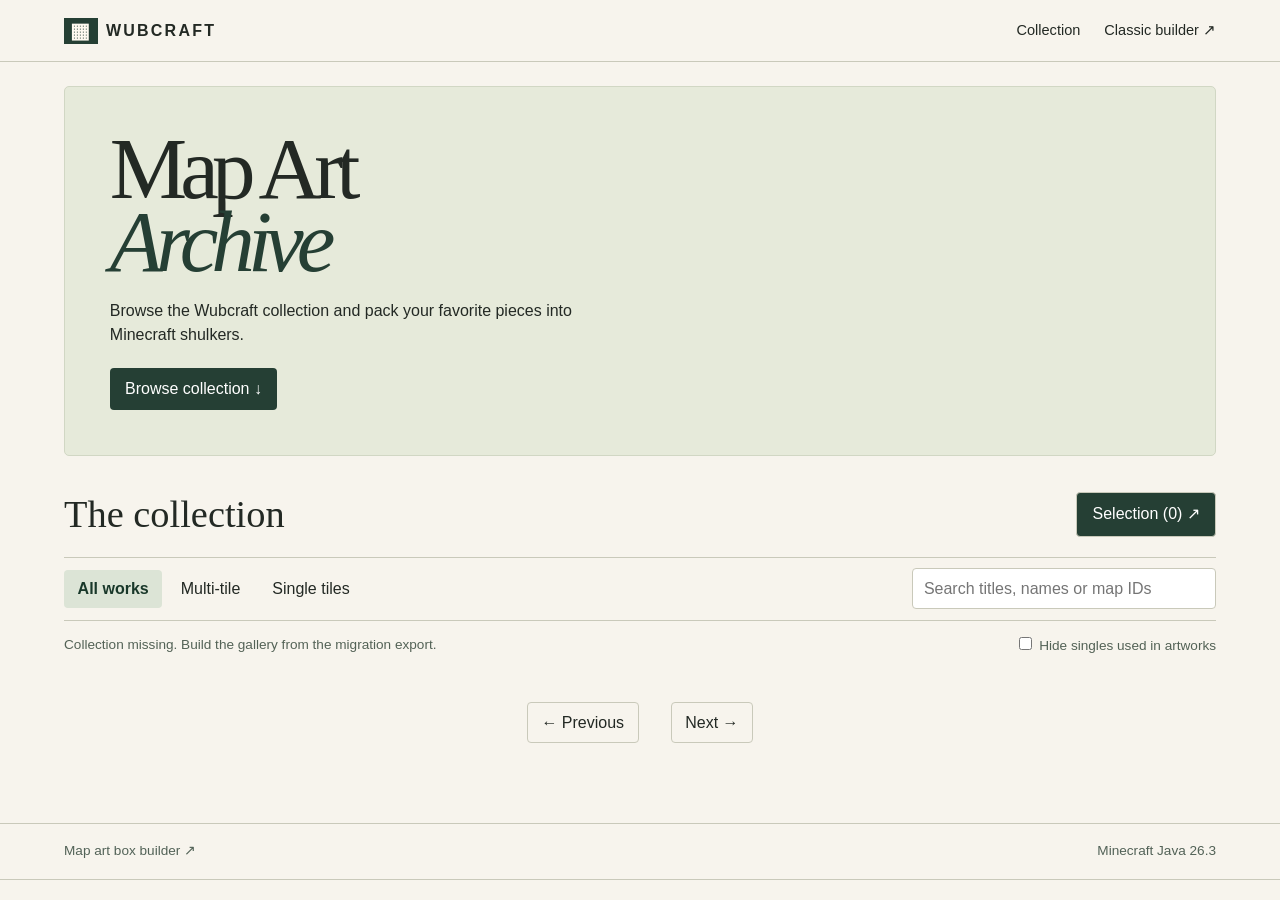
==== website/index.html @ 986f5b95 "feat: Add map art box builder and gallery functionality - Introduced a new HTML page for the map art" ====
<!doctype html><html lang="en"><head><meta charset="utf-8"><meta name="viewport" content="width=device-width, initial-scale=1"><title>Map Art Archive · Wubcraft</title><link rel="stylesheet" href="gallery.css"></head>
<body><header><a class="brand" href="./"><span class="mark" aria-hidden="true">▦</span> WUBCRAFT</a><nav><a href="#collection">Collection</a><a href="builder.html">Classic builder ↗</a></nav></header>
<main><section class="hero"><div><h1>Map Art<br><i>Archive</i></h1><p id="intro">Browse the Wubcraft collection and pack your favorite pieces into Minecraft shulkers.</p><a class="browse" href="#collection">Browse collection ↓</a></div><button class="featured" id="feature" hidden><img alt="" id="heroImage"><span id="caption"></span></button></section>
<section id="collection"><div class="head"><h2>The collection</h2><button class="cart" id="openCart">Selection (<span id="count">0</span>) ↗</button></div>
<div class="tools"><div class="tabs" aria-label="Artwork type"><button aria-pressed="true" data-kind="all">All works</button><button aria-pressed="false" data-kind="art">Multi-tile</button><button aria-pressed="false" data-kind="single">Single tiles</button></div><input type="search" id="search" aria-label="Search names or map IDs" placeholder="Search titles, names or map IDs"></div>
<div class="meta"><span id="results" role="status">Loading collection…</span><label><input id="overlap" type="checkbox"> Hide singles used in artworks</label></div>
<div class="grid" id="grid"></div><div class="pager"><button id="prev">← Previous</button><span id="page"></span><button id="next">Next →</button></div></section></main>
<footer><a href="https://github.com/urzaslegacy/map-art-box-builder">Map art box builder ↗</a><span>Minecraft Java 26.3</span></footer>
<dialog id="detail"><button class="close" data-close aria-label="Close artwork">×</button><div id="detailBody"></div></dialog>
<dialog id="cart"><button class="close" data-close aria-label="Close selection">×</button><h2>Your selection</h2><p id="totals"></p><details><summary>Selected artworks</summary><div id="cartList"></div></details>
<label class="player">Online player <input id="player" placeholder="PlayerName" maxlength="16" autocomplete="off" spellcheck="false"></label>
<div class="actions"><button id="copy">Copy box command</button><button id="commands">Download commands</button><button id="portable">Download for my world</button></div><label id="boxLabel">Shulker <select id="box"></select></label><textarea readonly id="commandText" aria-label="Console command" rows="3"></textarea><p id="feedback" role="status"></p><p class="hint">Console commands use Wubcraft IDs. The world download includes the selected DATs and a local importer for Java 26.3.</p></dialog>
<script src="collection/catalog.js"></script><script src="packing.js"></script><script src="download.js"></script><script src="gallery.js"></script></body></html>
---- website/gallery.css ----
:root{color-scheme:light;--bg:#f7f4ed;--ink:#232924;--edge:#c9c9ba;--pine:#253f34;--cream:#fffaf0;--orange:#ab4a27;font:16px/1.5 "DM Sans","Segoe UI",sans-serif;color:var(--ink);background:var(--bg)}*{box-sizing:border-box}body{margin:0}button,input,select,textarea{font:inherit;color:inherit}button,summary{cursor:pointer}button{background:transparent;border:1px solid var(--edge);border-radius:4px;padding:.45rem .85rem}button:disabled{opacity:.47;cursor:default}a{color:inherit}button:focus-visible,a:focus-visible,input:focus-visible,select:focus-visible{outline:3px solid #ca672e;outline-offset:3px}[hidden]{display:none!important}header,footer,main{max-width:1440px;margin:auto}header,footer{display:flex;align-items:center;justify-content:space-between;padding:1.1rem clamp(1rem,5vw,5rem);border-bottom:1px solid var(--edge)}header a,footer a,.browse{text-decoration:none}header nav{display:flex;gap:1.5rem;font-size:.91rem}.brand{font-weight:800;letter-spacing:.14em;display:flex;align-items:center;gap:.5rem}.mark{background:var(--pine);color:var(--cream);padding:0 .28em;font-size:1.3rem;line-height:1.25}main{padding:1.5rem clamp(1rem,5vw,5rem) 3rem}.hero{display:grid;grid-template-columns:1fr 1.15fr;align-items:center;gap:2rem;background:#e6eada;border:1px solid #d1d7c4;padding:clamp(1.4rem,3.5vw,3.6rem);border-radius:5px}.hero h1,h2,h3{font-family:"Instrument Serif",Georgia,serif;font-weight:500}.hero h1{font-size:clamp(3.8rem,6.8vw,6.6rem);line-height:.84;letter-spacing:-.08em;margin:0}.hero h1 i{color:var(--pine)}.hero p{max-width:31em;margin:1.3rem 0}.browse,.cart,#copy{display:inline-block;color:white;background:var(--pine);padding:.58rem .95rem;border-radius:4px}.featured{padding:0;position:relative;background:#27372f;overflow:hidden;border:0;display:grid;place-items:center;min-width:0}.featured img{display:block;width:100%;height:clamp(180px,22vw,298px);object-fit:contain;image-rendering:pixelated}.featured span{position:absolute;right:.65rem;bottom:.65rem;background:#192820ee;color:#fff;padding:.2rem .6rem;font-size:.78rem;border-radius:2px}.head,.tools,.meta,.pager,.actions{display:flex;align-items:center;gap:1rem;flex-wrap:wrap}.head,.tools,.meta{justify-content:space-between}.head{margin:2rem 0 1rem}h2{font-size:clamp(2rem,3vw,3rem);line-height:1.12;margin:.3rem 0}.tabs{display:flex;gap:.3rem}.tabs button{border:0}.tabs button[aria-pressed=true]{background:#dce4d6;color:#19382a;font-weight:650}.tools{border-block:1px solid var(--edge);padding:.65rem 0}.tools input,.player input,select,textarea{background:white;border:1px solid var(--edge);border-radius:4px;padding:.48rem .68rem}.tools input{width:min(100%,19rem)}.meta{font-size:.85rem;color:#536256;margin:.85rem 0}.grid{display:grid;grid-template-columns:repeat(auto-fill,minmax(min(100%,190px),1fr));gap:1.3rem}.card{min-width:0;padding:0 0 .6rem;border-bottom:1px solid var(--edge);position:relative}.card button{padding:0;display:block;text-align:left;width:100%;border:0}.mat{display:grid;place-items:center;aspect-ratio:1.36;background:#e8e7df;border:1px solid #deded2;padding:.65rem}.mat img,.largeArt{width:100%;height:100%;object-fit:contain;image-rendering:pixelated}.tick{position:absolute;right:.45rem;top:.45rem;display:grid;place-items:center;padding:.25rem;border-radius:3px;background:#fffef6e8;cursor:pointer}.tick input{width:18px;height:18px;margin:0}.card strong{display:block;margin:.65rem 0 .15rem;line-height:1.25;overflow-wrap:anywhere}.card small,.hint{color:#59665a}.card:has(input:checked) .mat{outline:2px solid var(--pine);outline-offset:-2px}input[type=checkbox]{accent-color:var(--pine)}.pager{justify-content:center;margin:2rem auto}.pager span{font-variant-numeric:tabular-nums}footer{border-block:1px solid var(--edge);font-size:.85rem;color:#526257}dialog{position:fixed;color:var(--ink);background:var(--bg);width:min(94vw,46rem);max-height:88vh;border:1px solid var(--edge);border-radius:8px;padding:2rem}dialog::backdrop{background:#17251dc2}.close{position:absolute;right:.7rem;top:.6rem;font-size:1.55rem;line-height:1;padding:.3rem .5rem}dialog h2{padding-right:1rem}.largeArt{display:block;max-height:43vh;background:#eae8df;margin:1rem 0}.player{display:block;margin:1rem 0}.actions{gap:.5rem;margin:.8rem 0}#commandText{width:100%;margin-top:.6rem;font:12px/1.4 Consolas,monospace}#cartList,.tileList{max-height:16rem;overflow:auto}.entry{display:flex;align-items:center;gap:.55rem;padding:.35rem 0;border-bottom:1px solid var(--edge)}.entry img{width:38px;height:38px;object-fit:contain;image-rendering:pixelated}.entry button{margin-left:auto}.hint,#feedback,#totals{font-size:.9rem}.detailPick{display:inline-flex;gap:.6rem;align-items:center;font-weight:650}summary{padding:.4rem 0}button:hover:not(:disabled){filter:brightness(.94)}@media(max-width:650px){.hero{grid-template-columns:1fr;gap:1rem}.hero h1 br{display:none}.hero h1 i:before{content:" "}.hero h1{font-size:3.4rem}.featured img{height:160px}.grid{grid-template-columns:repeat(2,minmax(0,1fr));gap:.65rem}.head{margin-top:1.2rem}header nav{gap:.6rem;font-size:.8rem}.brand{font-size:.88rem}.tools input{width:100%}dialog{padding:1.25rem}.meta{gap:.3rem}.mat{padding:.35rem}}
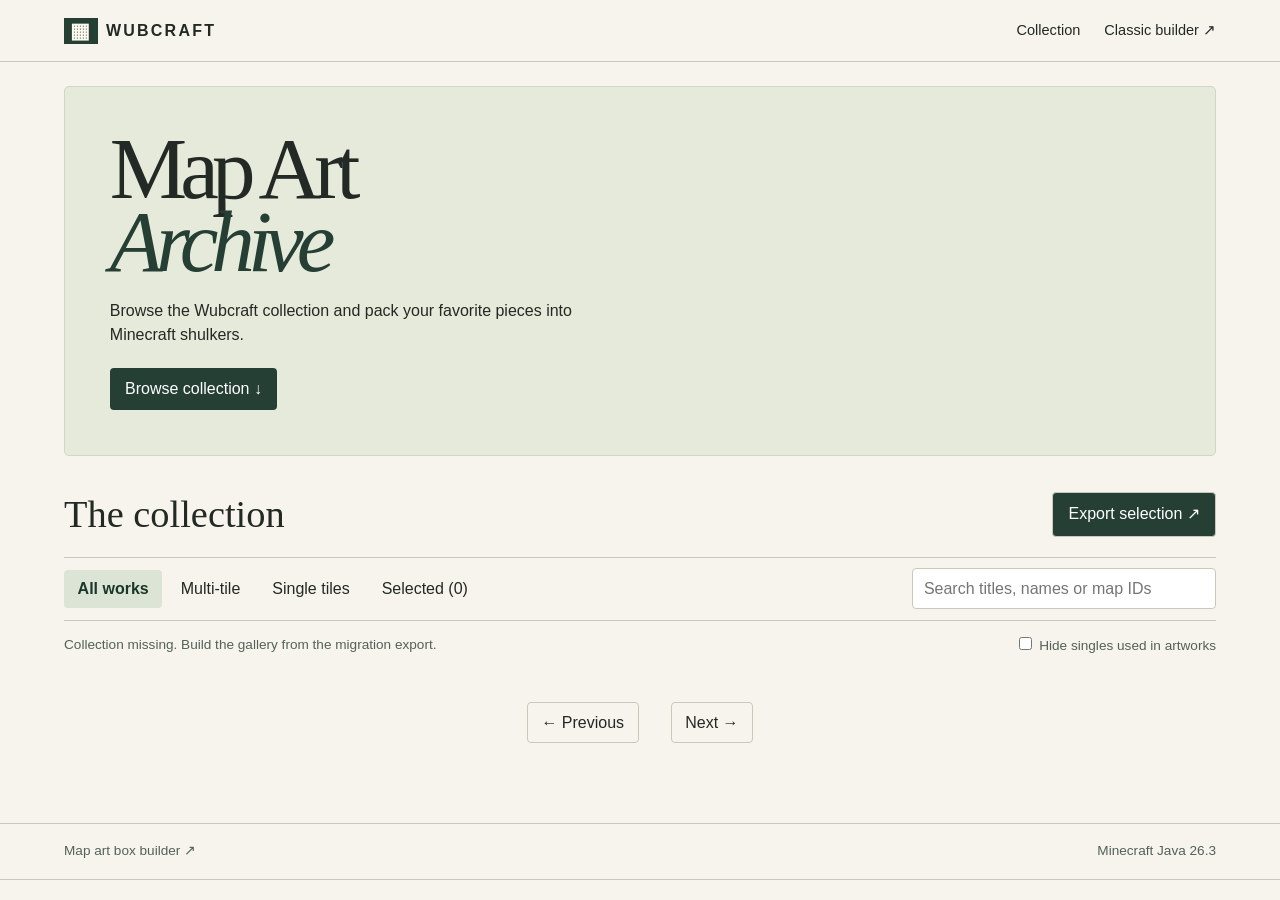
==== commit 4ed8888d: "feat: enhance gallery selection functionality to filter for current selections" ====
--- a/website/index.html
+++ b/website/index.html
@@ -1,14 +1,14 @@
 <!doctype html><html lang="en"><head><meta charset="utf-8"><meta name="viewport" content="width=device-width, initial-scale=1"><title>Map Art Archive · Wubcraft</title><link rel="stylesheet" href="gallery.css"></head>
 <body><header><a class="brand" href="./"><span class="mark" aria-hidden="true">▦</span> WUBCRAFT</a><nav><a href="#collection">Collection</a><a href="builder.html">Classic builder ↗</a></nav></header>
 <main><section class="hero"><div><h1>Map Art<br><i>Archive</i></h1><p id="intro">Browse the Wubcraft collection and pack your favorite pieces into Minecraft shulkers.</p><a class="browse" href="#collection">Browse collection ↓</a></div><button class="featured" id="feature" hidden><img alt="" id="heroImage"><span id="caption"></span></button></section>
-<section id="collection"><div class="head"><h2>The collection</h2><button class="cart" id="openCart">Selection (<span id="count">0</span>) ↗</button></div>
-<div class="tools"><div class="tabs" aria-label="Artwork type"><button aria-pressed="true" data-kind="all">All works</button><button aria-pressed="false" data-kind="art">Multi-tile</button><button aria-pressed="false" data-kind="single">Single tiles</button></div><input type="search" id="search" aria-label="Search names or map IDs" placeholder="Search titles, names or map IDs"></div>
-<div class="meta"><span id="results" role="status">Loading collection…</span><label><input id="overlap" type="checkbox"> Hide singles used in artworks</label></div>
+<section id="collection"><div class="head"><h2>The collection</h2><button class="cart" id="openCart">Export selection ↗</button></div>
+<div class="tools"><div class="tabs" role="group" aria-label="Collection views"><button aria-pressed="true" data-kind="all">All works</button><button aria-pressed="false" data-kind="art">Multi-tile</button><button aria-pressed="false" data-kind="single">Single tiles</button><button id="selectedView" aria-pressed="false" data-kind="selected">Selected (<span id="count">0</span>)</button></div><input type="search" id="search" aria-label="Search names or map IDs" placeholder="Search titles, names or map IDs"></div>
+<div class="meta"><span id="results" role="status">Loading collection…</span><label id="overlapLabel"><input id="overlap" type="checkbox"> Hide singles used in artworks</label></div>
 <div class="grid" id="grid"></div><div class="pager"><button id="prev">← Previous</button><span id="page"></span><button id="next">Next →</button></div></section></main>
 <footer><a href="https://github.com/urzaslegacy/map-art-box-builder">Map art box builder ↗</a><span>Minecraft Java 26.3</span></footer>
 <dialog id="detail"><button class="close" data-close aria-label="Close artwork">×</button><div id="detailBody"></div></dialog>
 <dialog id="cart"><button class="close" data-close aria-label="Close selection">×</button><h2>Your selection</h2><p id="totals"></p><details><summary>Selected artworks</summary><div id="cartList"></div></details>
 <label class="player">Online player <input id="player" placeholder="PlayerName" maxlength="16" autocomplete="off" spellcheck="false"></label>
-<div class="actions"><button id="copy">Copy box command</button><button id="commands">Download commands</button><button id="portable">Download for my world</button></div><label id="boxLabel">Shulker <select id="box"></select></label><textarea readonly id="commandText" aria-label="Console command" rows="3"></textarea><p id="feedback" role="status"></p><p class="hint">Console commands use Wubcraft IDs. The world download includes the selected DATs and a local importer for Java 26.3.</p></dialog>
+<div class="actions"><button id="copy">Copy box command</button><button id="commands">Download commands</button><button id="portable">Download for my world</button></div><label id="boxLabel">Shulker <select id="box"></select></label><textarea readonly id="commandText" aria-label="Console command" rows="3"></textarea><p id="feedback" role="status"></p><p class="hint">Gallery IDs use <strong>100,000 + original map ID</strong> which starts at 100025. Identical images share the lowest eligible original ID from their first assignment. Install the numbered DATs and use the same IDs in commands. Your world keeps its normal map counter. If it eventually reaches an imported ID, Minecraft can overwrite that artwork.</p></dialog>
 <script src="collection/catalog.js"></script><script src="packing.js"></script><script src="download.js"></script><script src="gallery.js"></script></body></html>
 
--- a/website/gallery.css
+++ b/website/gallery.css
@@ -1,2 +1,2 @@
-:root{color-scheme:light;--bg:#f7f4ed;--ink:#232924;--edge:#c9c9ba;--pine:#253f34;--cream:#fffaf0;--orange:#ab4a27;font:16px/1.5 "DM Sans","Segoe UI",sans-serif;color:var(--ink);background:var(--bg)}*{box-sizing:border-box}body{margin:0}button,input,select,textarea{font:inherit;color:inherit}button,summary{cursor:pointer}button{background:transparent;border:1px solid var(--edge);border-radius:4px;padding:.45rem .85rem}button:disabled{opacity:.47;cursor:default}a{color:inherit}button:focus-visible,a:focus-visible,input:focus-visible,select:focus-visible{outline:3px solid #ca672e;outline-offset:3px}[hidden]{display:none!important}header,footer,main{max-width:1440px;margin:auto}header,footer{display:flex;align-items:center;justify-content:space-between;padding:1.1rem clamp(1rem,5vw,5rem);border-bottom:1px solid var(--edge)}header a,footer a,.browse{text-decoration:none}header nav{display:flex;gap:1.5rem;font-size:.91rem}.brand{font-weight:800;letter-spacing:.14em;display:flex;align-items:center;gap:.5rem}.mark{background:var(--pine);color:var(--cream);padding:0 .28em;font-size:1.3rem;line-height:1.25}main{padding:1.5rem clamp(1rem,5vw,5rem) 3rem}.hero{display:grid;grid-template-columns:1fr 1.15fr;align-items:center;gap:2rem;background:#e6eada;border:1px solid #d1d7c4;padding:clamp(1.4rem,3.5vw,3.6rem);border-radius:5px}.hero h1,h2,h3{font-family:"Instrument Serif",Georgia,serif;font-weight:500}.hero h1{font-size:clamp(3.8rem,6.8vw,6.6rem);line-height:.84;letter-spacing:-.08em;margin:0}.hero h1 i{color:var(--pine)}.hero p{max-width:31em;margin:1.3rem 0}.browse,.cart,#copy{display:inline-block;color:white;background:var(--pine);padding:.58rem .95rem;border-radius:4px}.featured{padding:0;position:relative;background:#27372f;overflow:hidden;border:0;display:grid;place-items:center;min-width:0}.featured img{display:block;width:100%;height:clamp(180px,22vw,298px);object-fit:contain;image-rendering:pixelated}.featured span{position:absolute;right:.65rem;bottom:.65rem;background:#192820ee;color:#fff;padding:.2rem .6rem;font-size:.78rem;border-radius:2px}.head,.tools,.meta,.pager,.actions{display:flex;align-items:center;gap:1rem;flex-wrap:wrap}.head,.tools,.meta{justify-content:space-between}.head{margin:2rem 0 1rem}h2{font-size:clamp(2rem,3vw,3rem);line-height:1.12;margin:.3rem 0}.tabs{display:flex;gap:.3rem}.tabs button{border:0}.tabs button[aria-pressed=true]{background:#dce4d6;color:#19382a;font-weight:650}.tools{border-block:1px solid var(--edge);padding:.65rem 0}.tools input,.player input,select,textarea{background:white;border:1px solid var(--edge);border-radius:4px;padding:.48rem .68rem}.tools input{width:min(100%,19rem)}.meta{font-size:.85rem;color:#536256;margin:.85rem 0}.grid{display:grid;grid-template-columns:repeat(auto-fill,minmax(min(100%,190px),1fr));gap:1.3rem}.card{min-width:0;padding:0 0 .6rem;border-bottom:1px solid var(--edge);position:relative}.card button{padding:0;display:block;text-align:left;width:100%;border:0}.mat{display:grid;place-items:center;aspect-ratio:1.36;background:#e8e7df;border:1px solid #deded2;padding:.65rem}.mat img,.largeArt{width:100%;height:100%;object-fit:contain;image-rendering:pixelated}.tick{position:absolute;right:.45rem;top:.45rem;display:grid;place-items:center;padding:.25rem;border-radius:3px;background:#fffef6e8;cursor:pointer}.tick input{width:18px;height:18px;margin:0}.card strong{display:block;margin:.65rem 0 .15rem;line-height:1.25;overflow-wrap:anywhere}.card small,.hint{color:#59665a}.card:has(input:checked) .mat{outline:2px solid var(--pine);outline-offset:-2px}input[type=checkbox]{accent-color:var(--pine)}.pager{justify-content:center;margin:2rem auto}.pager span{font-variant-numeric:tabular-nums}footer{border-block:1px solid var(--edge);font-size:.85rem;color:#526257}dialog{position:fixed;color:var(--ink);background:var(--bg);width:min(94vw,46rem);max-height:88vh;border:1px solid var(--edge);border-radius:8px;padding:2rem}dialog::backdrop{background:#17251dc2}.close{position:absolute;right:.7rem;top:.6rem;font-size:1.55rem;line-height:1;padding:.3rem .5rem}dialog h2{padding-right:1rem}.largeArt{display:block;max-height:43vh;background:#eae8df;margin:1rem 0}.player{display:block;margin:1rem 0}.actions{gap:.5rem;margin:.8rem 0}#commandText{width:100%;margin-top:.6rem;font:12px/1.4 Consolas,monospace}#cartList,.tileList{max-height:16rem;overflow:auto}.entry{display:flex;align-items:center;gap:.55rem;padding:.35rem 0;border-bottom:1px solid var(--edge)}.entry img{width:38px;height:38px;object-fit:contain;image-rendering:pixelated}.entry button{margin-left:auto}.hint,#feedback,#totals{font-size:.9rem}.detailPick{display:inline-flex;gap:.6rem;align-items:center;font-weight:650}summary{padding:.4rem 0}button:hover:not(:disabled){filter:brightness(.94)}@media(max-width:650px){.hero{grid-template-columns:1fr;gap:1rem}.hero h1 br{display:none}.hero h1 i:before{content:" "}.hero h1{font-size:3.4rem}.featured img{height:160px}.grid{grid-template-columns:repeat(2,minmax(0,1fr));gap:.65rem}.head{margin-top:1.2rem}header nav{gap:.6rem;font-size:.8rem}.brand{font-size:.88rem}.tools input{width:100%}dialog{padding:1.25rem}.meta{gap:.3rem}.mat{padding:.35rem}}
+:root{color-scheme:light;--bg:#f7f4ed;--ink:#232924;--edge:#c9c9ba;--pine:#253f34;--cream:#fffaf0;--orange:#ab4a27;font:16px/1.5 "DM Sans","Segoe UI",sans-serif;color:var(--ink);background:var(--bg)}*{box-sizing:border-box}body{margin:0}button,input,select,textarea{font:inherit;color:inherit}button,summary{cursor:pointer}button{background:transparent;border:1px solid var(--edge);border-radius:4px;padding:.45rem .85rem}button:disabled{opacity:.47;cursor:default}a{color:inherit}button:focus-visible,a:focus-visible,input:focus-visible,select:focus-visible{outline:3px solid #ca672e;outline-offset:3px}[hidden]{display:none!important}header,footer,main{max-width:1440px;margin:auto}header,footer{display:flex;align-items:center;justify-content:space-between;padding:1.1rem clamp(1rem,5vw,5rem);border-bottom:1px solid var(--edge)}header a,footer a,.browse{text-decoration:none}header nav{display:flex;gap:1.5rem;font-size:.91rem}.brand{font-weight:800;letter-spacing:.14em;display:flex;align-items:center;gap:.5rem}.mark{background:var(--pine);color:var(--cream);padding:0 .28em;font-size:1.3rem;line-height:1.25}main{padding:1.5rem clamp(1rem,5vw,5rem) 3rem}.hero{display:grid;grid-template-columns:1fr 1.15fr;align-items:center;gap:2rem;background:#e6eada;border:1px solid #d1d7c4;padding:clamp(1.4rem,3.5vw,3.6rem);border-radius:5px}.hero h1,h2,h3{font-family:"Instrument Serif",Georgia,serif;font-weight:500}.hero h1{font-size:clamp(3.8rem,6.8vw,6.6rem);line-height:.84;letter-spacing:-.08em;margin:0}.hero h1 i{color:var(--pine)}.hero p{max-width:31em;margin:1.3rem 0}.browse,.cart,#copy{display:inline-block;color:white;background:var(--pine);padding:.58rem .95rem;border-radius:4px}.featured{padding:0;position:relative;background:#27372f;overflow:hidden;border:0;display:grid;place-items:center;min-width:0}.featured img{display:block;width:100%;height:clamp(180px,22vw,298px);object-fit:contain;image-rendering:pixelated}.featured span{position:absolute;right:.65rem;bottom:.65rem;background:#192820ee;color:#fff;padding:.2rem .6rem;font-size:.78rem;border-radius:2px}.head,.tools,.meta,.pager,.actions{display:flex;align-items:center;gap:1rem;flex-wrap:wrap}.head,.tools,.meta{justify-content:space-between}.head{margin:2rem 0 1rem}h2{font-size:clamp(2rem,3vw,3rem);line-height:1.12;margin:.3rem 0}.tabs{display:flex;flex-wrap:wrap;gap:.3rem}.tabs button{border:0}.tabs button[aria-pressed=true]{background:#dce4d6;color:#19382a;font-weight:650}.tools{border-block:1px solid var(--edge);padding:.65rem 0}.tools input,.player input,select,textarea{background:white;border:1px solid var(--edge);border-radius:4px;padding:.48rem .68rem}.tools input{width:min(100%,19rem)}.meta{font-size:.85rem;color:#536256;margin:.85rem 0}.grid{display:grid;grid-template-columns:repeat(auto-fill,minmax(min(100%,190px),1fr));gap:1.3rem}.card{min-width:0;padding:0 0 .6rem;border-bottom:1px solid var(--edge);position:relative}.card button{padding:0;display:block;text-align:left;width:100%;border:0}.mat{display:grid;place-items:center;aspect-ratio:1.36;background:#e8e7df;border:1px solid #deded2;padding:.65rem}.mat img,.largeArt{width:100%;height:100%;object-fit:contain;image-rendering:pixelated}.tick{position:absolute;right:.45rem;top:.45rem;display:grid;place-items:center;padding:.25rem;border-radius:3px;background:#fffef6e8;cursor:pointer}.tick input{width:18px;height:18px;margin:0}.card strong{display:block;margin:.65rem 0 .15rem;line-height:1.25;overflow-wrap:anywhere}.card small,.hint{color:#59665a}.card:has(input:checked) .mat{outline:2px solid var(--pine);outline-offset:-2px}input[type=checkbox]{accent-color:var(--pine)}.pager{justify-content:center;margin:2rem auto}.pager span{font-variant-numeric:tabular-nums}footer{border-block:1px solid var(--edge);font-size:.85rem;color:#526257}dialog{position:fixed;color:var(--ink);background:var(--bg);width:min(94vw,46rem);max-height:88vh;border:1px solid var(--edge);border-radius:8px;padding:2rem}dialog::backdrop{background:#17251dc2}.close{position:absolute;right:.7rem;top:.6rem;font-size:1.55rem;line-height:1;padding:.3rem .5rem}dialog h2{padding-right:1rem}.largeArt{display:block;max-height:43vh;background:#eae8df;margin:1rem 0}.player{display:block;margin:1rem 0}.actions{gap:.5rem;margin:.8rem 0}#commandText{width:100%;margin-top:.6rem;font:12px/1.4 Consolas,monospace}#cartList,.tileList{max-height:16rem;overflow:auto}.entry{display:flex;align-items:center;gap:.55rem;padding:.35rem 0;border-bottom:1px solid var(--edge)}.entry img{width:38px;height:38px;object-fit:contain;image-rendering:pixelated}.entry button{margin-left:auto}.hint,#feedback,#totals{font-size:.9rem}.detailPick{display:inline-flex;gap:.6rem;align-items:center;font-weight:650}summary{padding:.4rem 0}button:hover:not(:disabled){filter:brightness(.94)}@media(max-width:650px){.hero{grid-template-columns:1fr;gap:1rem}.hero h1 br{display:none}.hero h1 i:before{content:" "}.hero h1{font-size:3.4rem}.featured img{height:160px}.grid{grid-template-columns:repeat(2,minmax(0,1fr));gap:.65rem}.head{margin-top:1.2rem}header nav{gap:.6rem;font-size:.8rem}.brand{font-size:.88rem}.tools input{width:100%}dialog{padding:1.25rem}.meta{gap:.3rem}.mat{padding:.35rem}}
 
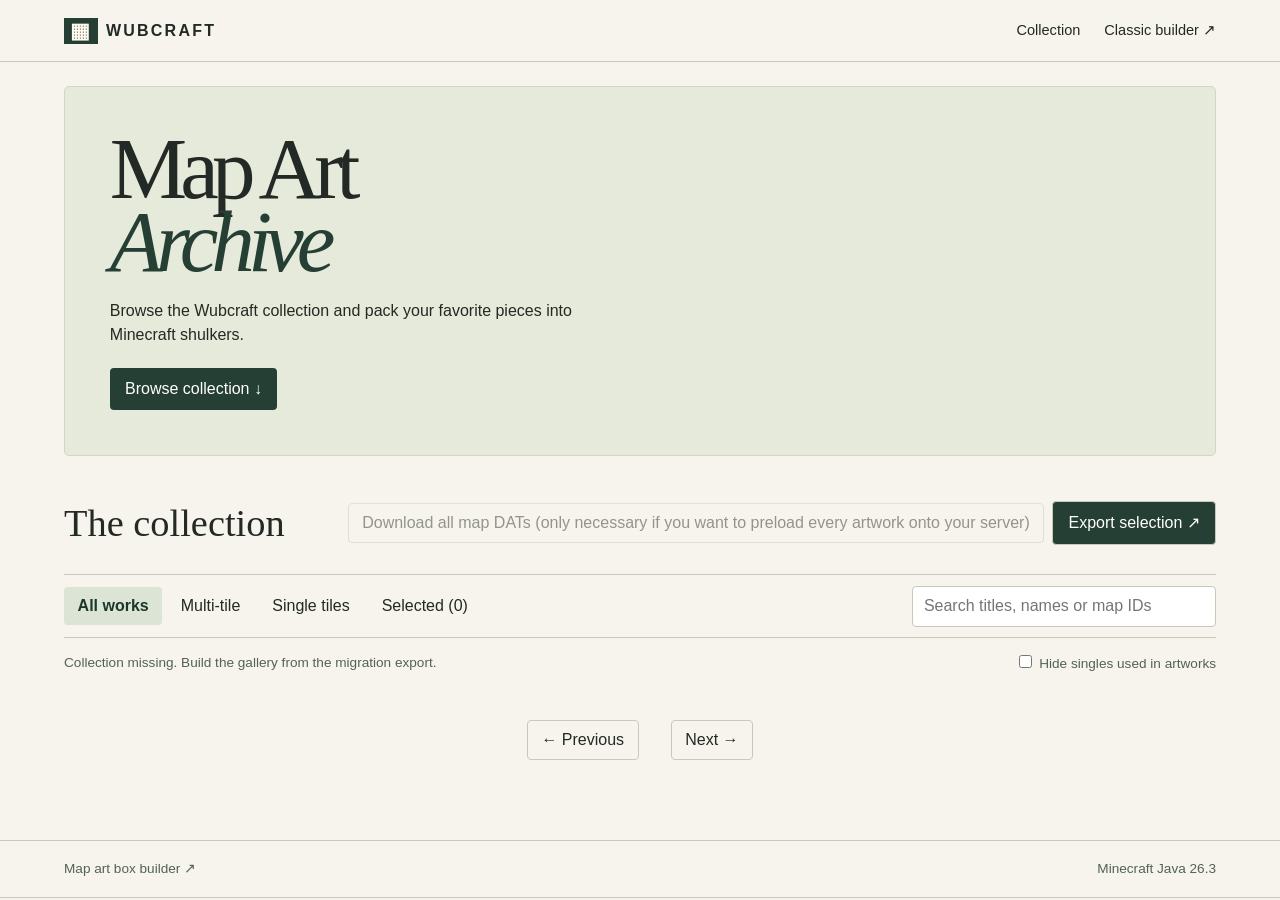
==== commit 577b4c2d: "feat: add functionality to download all map DATs as a ZIP file; update UI elements accordingly" ====
--- a/website/index.html
+++ b/website/index.html
@@ -1,7 +1,8 @@
 <!doctype html><html lang="en"><head><meta charset="utf-8"><meta name="viewport" content="width=device-width, initial-scale=1"><title>Map Art Archive · Wubcraft</title><link rel="stylesheet" href="gallery.css"></head>
 <body><header><a class="brand" href="./"><span class="mark" aria-hidden="true">▦</span> WUBCRAFT</a><nav><a href="#collection">Collection</a><a href="builder.html">Classic builder ↗</a></nav></header>
 <main><section class="hero"><div><h1>Map Art<br><i>Archive</i></h1><p id="intro">Browse the Wubcraft collection and pack your favorite pieces into Minecraft shulkers.</p><a class="browse" href="#collection">Browse collection ↓</a></div><button class="featured" id="feature" hidden><img alt="" id="heroImage"><span id="caption"></span></button></section>
-<section id="collection"><div class="head"><h2>The collection</h2><button class="cart" id="openCart">Export selection ↗</button></div>
+<section id="collection"><div class="head"><h2>The collection</h2><div class="actions"><button id="allDats" type="button" disabled>Download all map DATs (only necessary if you want to preload every artwork onto your server)</button><button class="cart" id="openCart">Export selection ↗</button></div></div>
+<div id="datStatus" role="status"></div>
 <div class="tools"><div class="tabs" role="group" aria-label="Collection views"><button aria-pressed="true" data-kind="all">All works</button><button aria-pressed="false" data-kind="art">Multi-tile</button><button aria-pressed="false" data-kind="single">Single tiles</button><button id="selectedView" aria-pressed="false" data-kind="selected">Selected (<span id="count">0</span>)</button></div><input type="search" id="search" aria-label="Search names or map IDs" placeholder="Search titles, names or map IDs"></div>
 <div class="meta"><span id="results" role="status">Loading collection…</span><label id="overlapLabel"><input id="overlap" type="checkbox"> Hide singles used in artworks</label></div>
 <div class="grid" id="grid"></div><div class="pager"><button id="prev">← Previous</button><span id="page"></span><button id="next">Next →</button></div></section></main>
